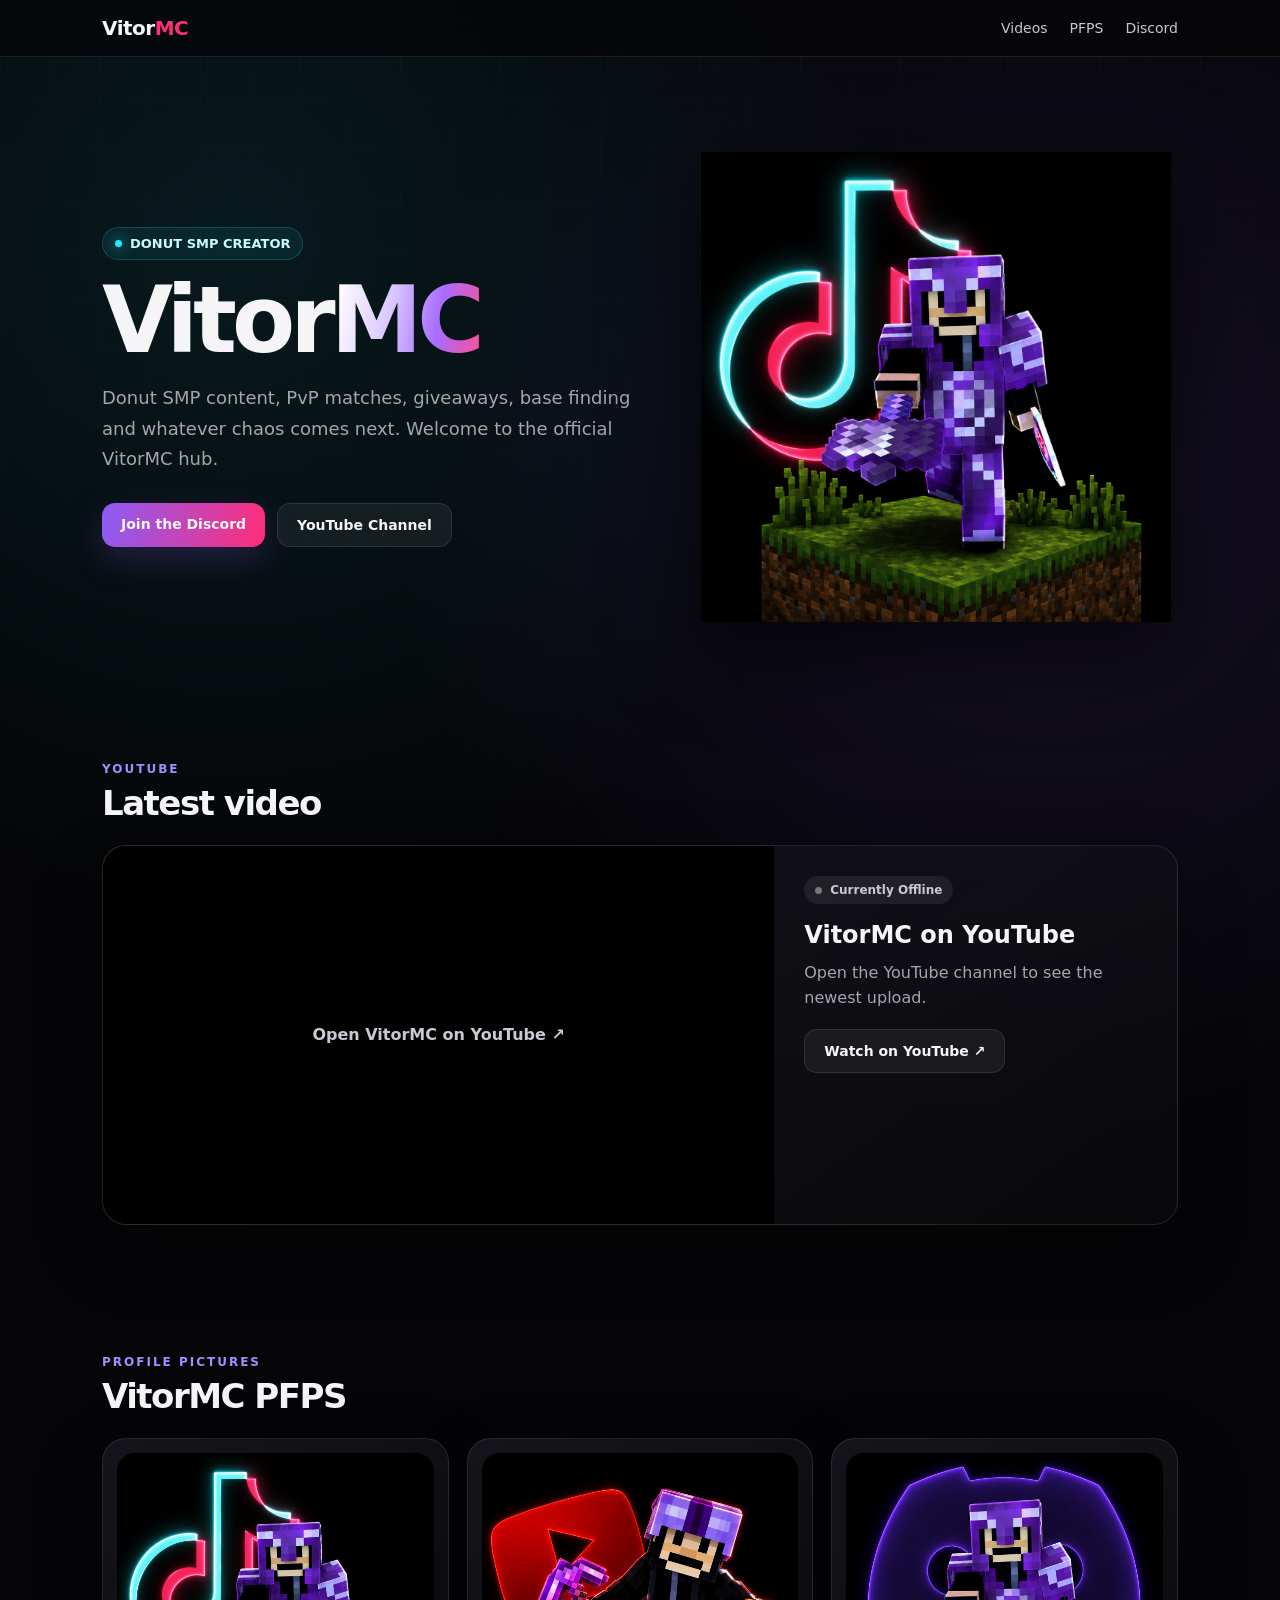
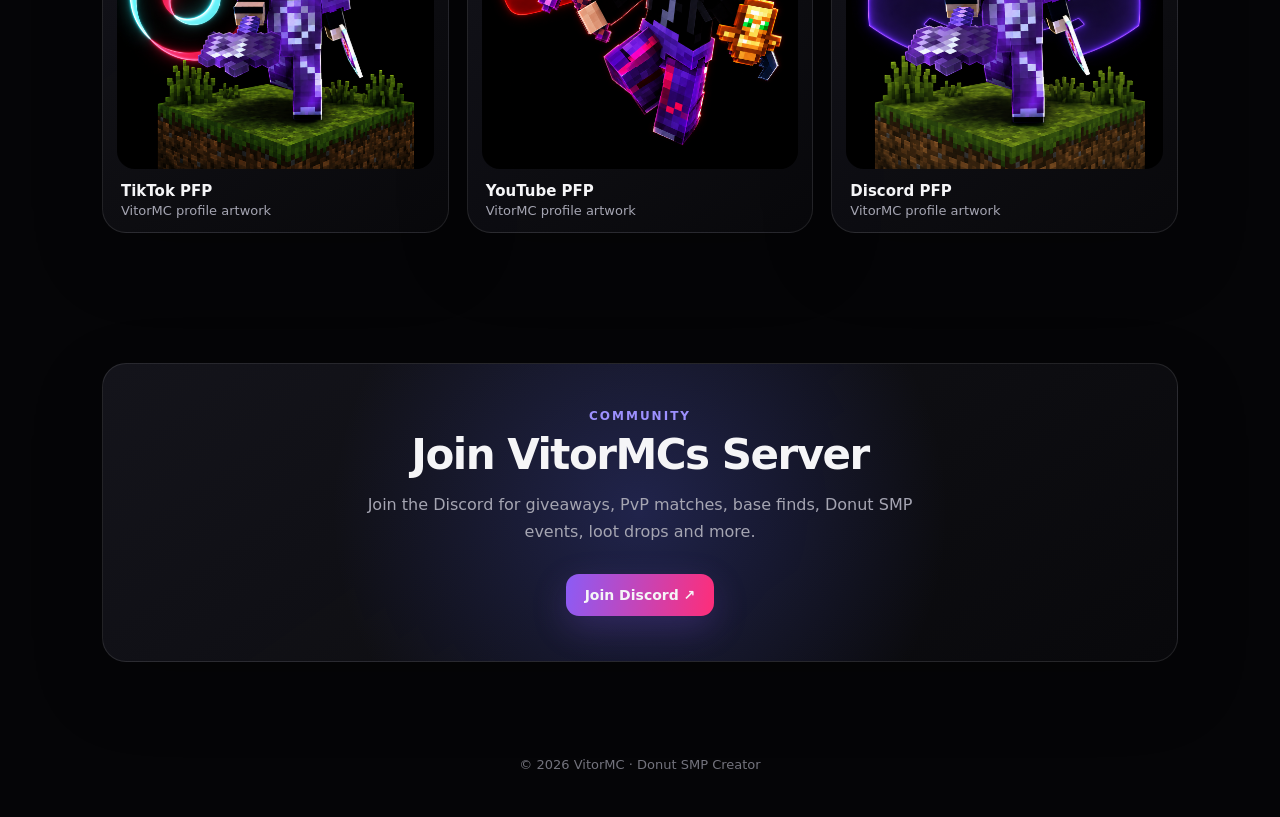
==== index.html @ 86e5aa67 "Create index.html" ====
<!DOCTYPE html>
<html lang="en">
<head>
<meta charset="UTF-8">
<meta name="viewport" content="width=device-width, initial-scale=1.0">
<title>VitorMC — Donut SMP</title>
<meta name="description" content="VitorMC — Donut SMP content, giveaways, PvP, base finding and more.">
<style>
:root{
  --bg:#050507;
  --panel:rgba(16,16,21,.72);
  --panel2:rgba(23,23,31,.82);
  --text:#f5f5f7;
  --muted:#a5a5b2;
  --purple:#8b5cf6;
  --pink:#ff2d78;
  --cyan:#24e7ff;
  --line:rgba(255,255,255,.10);
}
*{box-sizing:border-box}
html{scroll-behavior:smooth}
body{
  margin:0;
  background:
    radial-gradient(circle at 18% 10%,rgba(36,231,255,.09),transparent 28%),
    radial-gradient(circle at 82% 20%,rgba(139,92,246,.13),transparent 30%),
    var(--bg);
  color:var(--text);
  font-family:Inter,ui-sans-serif,system-ui,-apple-system,Segoe UI,Roboto,Arial,sans-serif;
  overflow-x:hidden;
}
body:before{
  content:"";
  position:fixed;inset:0;pointer-events:none;
  background-image:linear-gradient(rgba(255,255,255,.018) 1px,transparent 1px),
                   linear-gradient(90deg,rgba(255,255,255,.018) 1px,transparent 1px);
  background-size:50px 50px;
  mask-image:linear-gradient(to bottom,black,transparent 75%);
}
a{text-decoration:none;color:inherit}
.nav{
  position:sticky;top:0;z-index:20;
  backdrop-filter:blur(18px);
  background:rgba(5,5,7,.68);
  border-bottom:1px solid var(--line);
}
.nav-inner{
  max-width:1120px;margin:auto;padding:16px 22px;
  display:flex;align-items:center;justify-content:space-between;
}
.brand{font-weight:900;letter-spacing:-.5px;font-size:20px}
.brand span{color:var(--pink)}
.navlinks{display:flex;gap:22px;color:#c9c9d2;font-size:14px}
.navlinks a:hover{color:white}
.hero{max-width:1120px;margin:0 auto;padding:95px 22px 75px;display:grid;grid-template-columns:1.05fr .95fr;gap:55px;align-items:center}
.badge{
  display:inline-flex;align-items:center;gap:8px;
  border:1px solid rgba(36,231,255,.2);
  background:rgba(36,231,255,.07);
  padding:8px 12px;border-radius:999px;color:#c8faff;font-size:13px;font-weight:700;
}
.dot{width:7px;height:7px;border-radius:50%;background:var(--cyan);box-shadow:0 0 14px var(--cyan)}
h1{font-size:clamp(52px,8vw,92px);line-height:.9;letter-spacing:-5px;margin:20px 0}
.gradient{
  background:linear-gradient(100deg,#fff 5%,#d9c7ff 40%,#a86cff 70%,#ff4f92);
  -webkit-background-clip:text;background-clip:text;color:transparent;
}
.hero p{color:var(--muted);font-size:18px;line-height:1.7;max-width:650px}
.buttons{display:flex;gap:12px;flex-wrap:wrap;margin-top:28px}
.btn{
  padding:13px 19px;border-radius:13px;font-weight:800;font-size:14px;
  border:1px solid var(--line);background:rgba(255,255,255,.06);
  transition:.2s transform,.2s background,.2s border;
}
.btn:hover{transform:translateY(-2px);background:rgba(255,255,255,.10);border-color:rgba(255,255,255,.2)}
.primary{background:linear-gradient(100deg,var(--purple),var(--pink));border:0;box-shadow:0 12px 35px rgba(139,92,246,.22)}
.hero-art{position:relative;min-height:430px;display:grid;place-items:center}
.hero-art:before{
  content:"";position:absolute;width:360px;height:360px;border-radius:50%;
  background:radial-gradient(circle,rgba(139,92,246,.35),rgba(255,45,120,.12) 42%,transparent 70%);
  filter:blur(10px);
}
.hero-art img{
  position:relative;width:min(100%,470px);max-height:500px;object-fit:contain;
  filter:drop-shadow(0 25px 45px rgba(0,0,0,.7));
}
.section{max-width:1120px;margin:auto;padding:65px 22px}
.section-head{display:flex;justify-content:space-between;align-items:end;gap:20px;margin-bottom:22px}
.kicker{color:#9d91ff;font-size:12px;text-transform:uppercase;letter-spacing:2px;font-weight:900}
h2{font-size:34px;margin:7px 0 0;letter-spacing:-1.5px}
.card{
  background:linear-gradient(145deg,rgba(24,24,31,.84),rgba(10,10,14,.74));
  border:1px solid var(--line);border-radius:24px;overflow:hidden;
  box-shadow:0 25px 70px rgba(0,0,0,.22);
}
.video-card{display:grid;grid-template-columns:1.25fr .75fr}
.video-wrap{aspect-ratio:16/9;background:#000}
.video-wrap iframe{width:100%;height:100%;border:0}
.video-info{padding:30px}
.status{display:inline-flex;align-items:center;gap:8px;border-radius:999px;padding:7px 11px;font-size:12px;font-weight:900;background:rgba(255,255,255,.07);color:#c9c9d2}
.status.live{color:#fff;background:rgba(255,45,80,.15);border:1px solid rgba(255,45,80,.28)}
.status .sdot{width:7px;height:7px;border-radius:50%;background:#777}
.status.live .sdot{background:#ff315b;box-shadow:0 0 14px #ff315b}
.video-title{font-size:24px;font-weight:900;margin:18px 0 10px;line-height:1.15}
.small{color:var(--muted);line-height:1.6}
.watch{display:inline-block;margin-top:18px}
.pfps{display:grid;grid-template-columns:repeat(3,1fr);gap:18px}
.pfp{padding:14px}
.pfp img{width:100%;aspect-ratio:1;border-radius:18px;object-fit:cover;display:block;background:#000}
.pfp h3{margin:13px 4px 3px;font-size:15px}
.pfp p{margin:0 4px;color:var(--muted);font-size:13px}
.discord{
  position:relative;padding:45px;text-align:center;overflow:hidden;
}
.discord:before{
  content:"";position:absolute;inset:-100px;
  background:radial-gradient(circle at 50% 50%,rgba(88,101,242,.25),transparent 45%);
}
.discord>*{position:relative}
.discord h2{font-size:42px}
.discord p{color:var(--muted);max-width:600px;margin:12px auto 0;line-height:1.7}
footer{max-width:1120px;margin:auto;padding:30px 22px 45px;color:#73737d;font-size:13px;text-align:center}
@media(max-width:820px){
  .navlinks{display:none}
  .hero{grid-template-columns:1fr;padding-top:60px}
  .hero-art{min-height:300px}
  .video-card{grid-template-columns:1fr}
  .pfps{grid-template-columns:1fr}
  h1{letter-spacing:-3px}
}
</style>
</head>
<body>

<nav class="nav">
  <div class="nav-inner">
    <a class="brand" href="#">Vitor<span>MC</span></a>
    <div class="navlinks">
      <a href="#videos">Videos</a>
      <a href="#pfps">PFPS</a>
      <a href="#discord">Discord</a>
    </div>
  </div>
</nav>

<header class="hero">
  <div>
    <div class="badge"><span class="dot"></span> DONUT SMP CREATOR</div>
    <h1>Vitor<span class="gradient">MC</span></h1>
    <p>
      Donut SMP content, PvP matches, giveaways, base finding and whatever
      chaos comes next. Welcome to the official VitorMC hub.
    </p>
    <div class="buttons">
      <a class="btn primary" href="https://discord.gg/3eJzAMBrFH" target="_blank">Join the Discord</a>
      <a class="btn" href="https://www.youtube.com/@V1t0rMC" target="_blank">YouTube Channel</a>
    </div>
  </div>
  <div class="hero-art">
    <img src="[data-uri]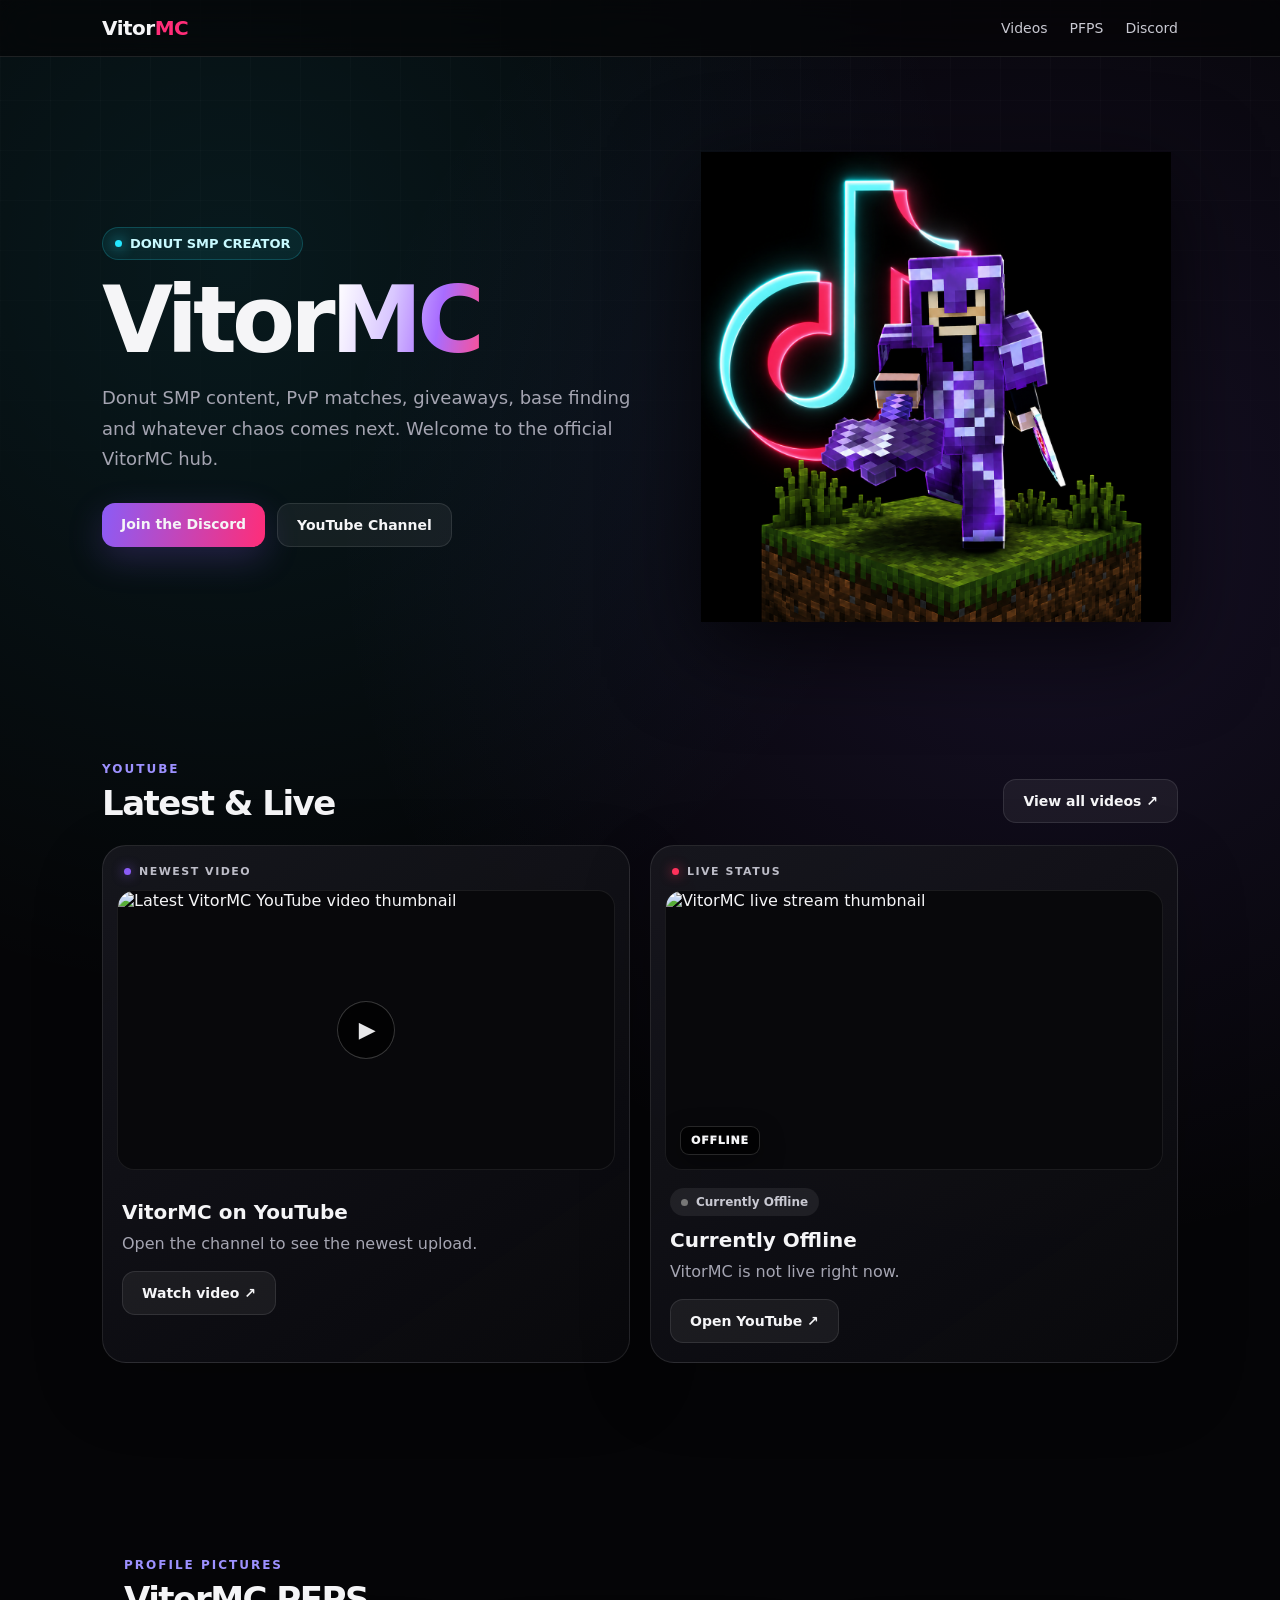
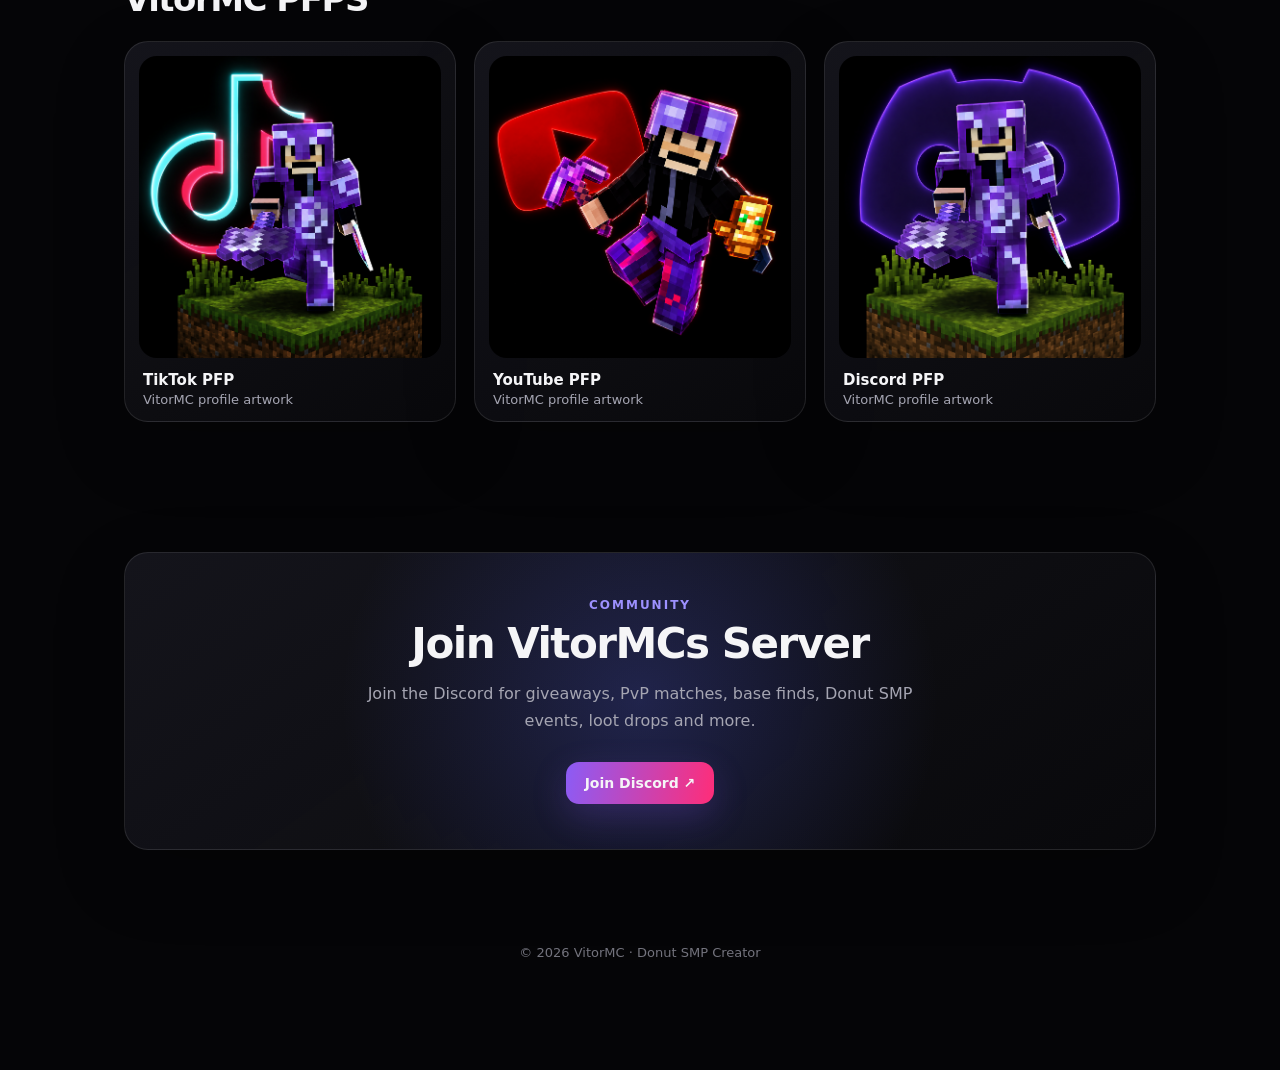
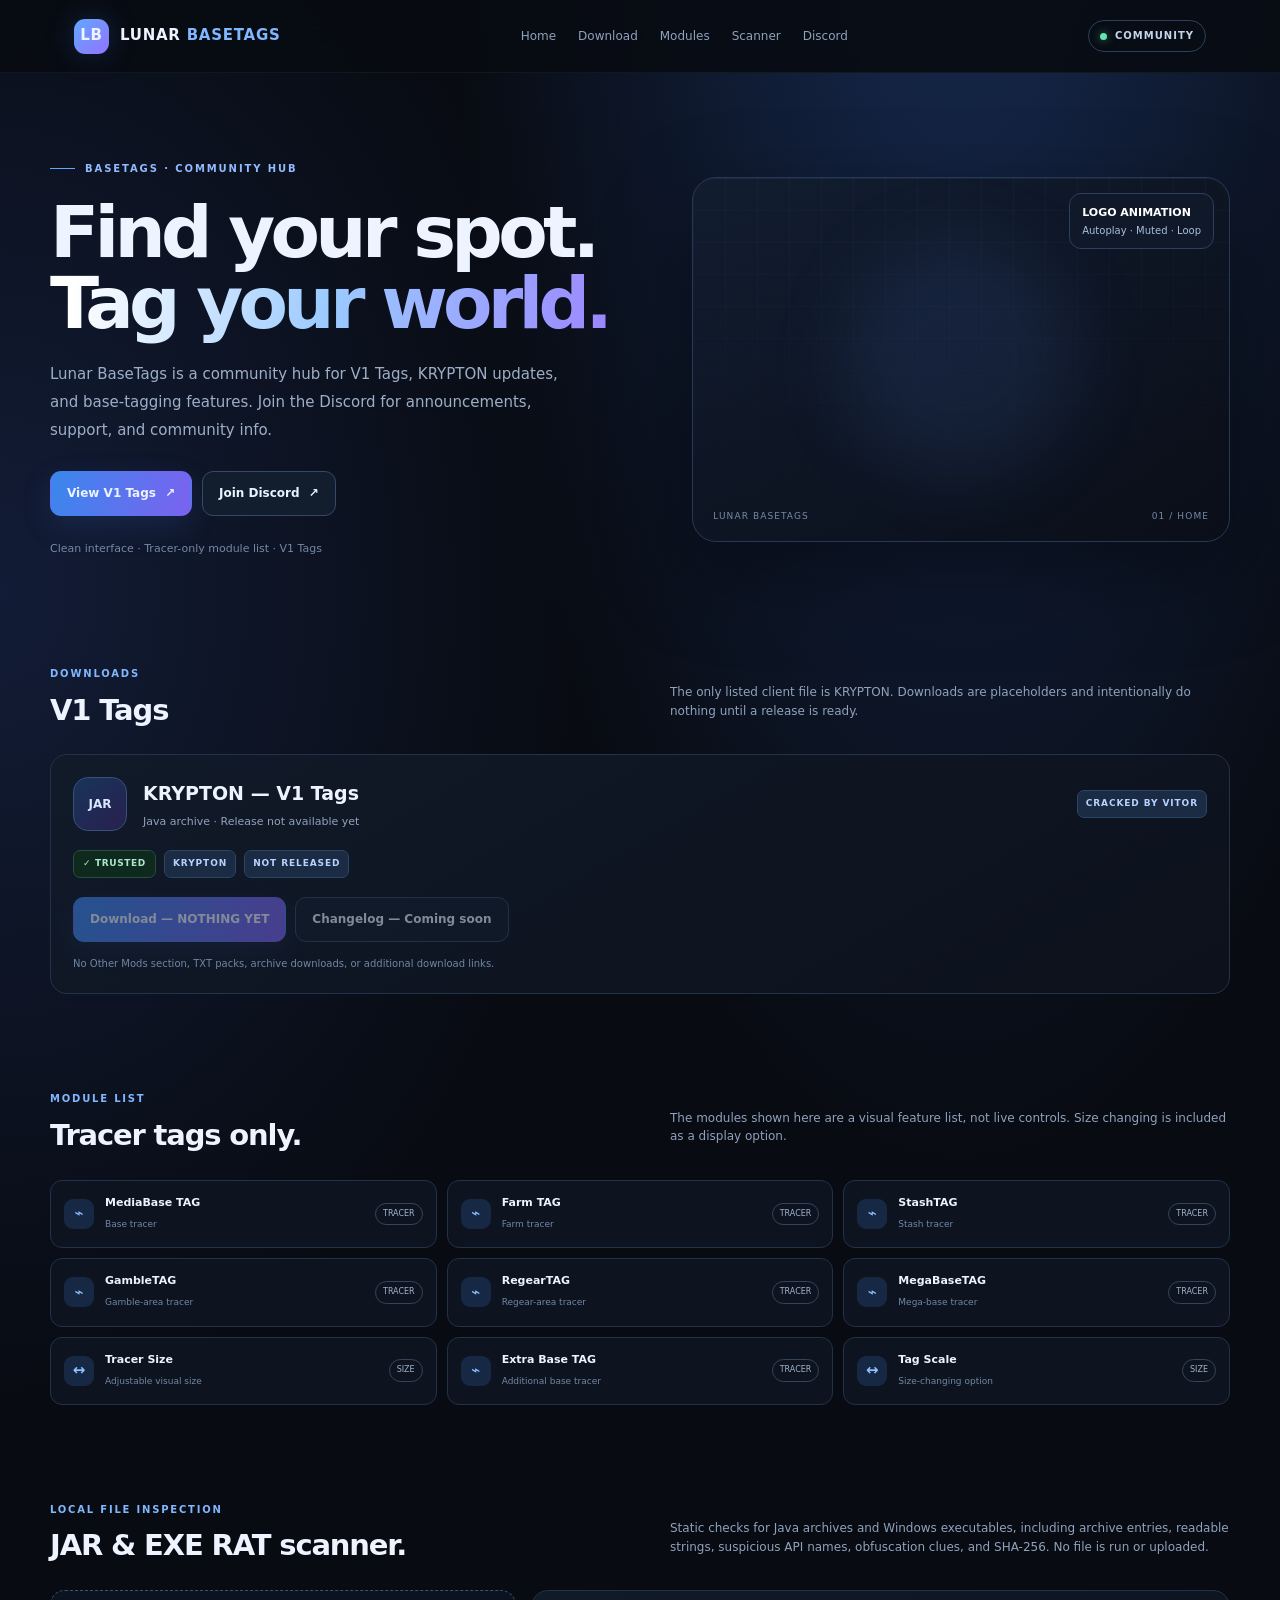
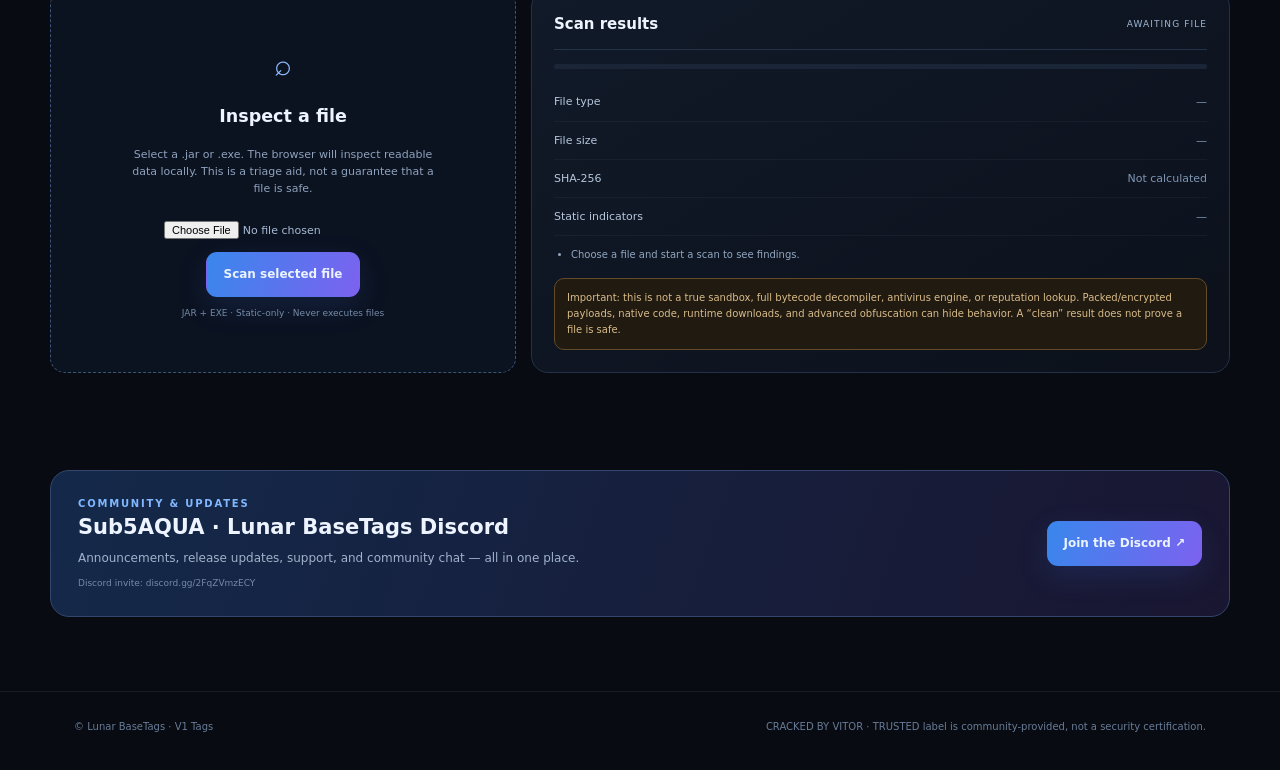
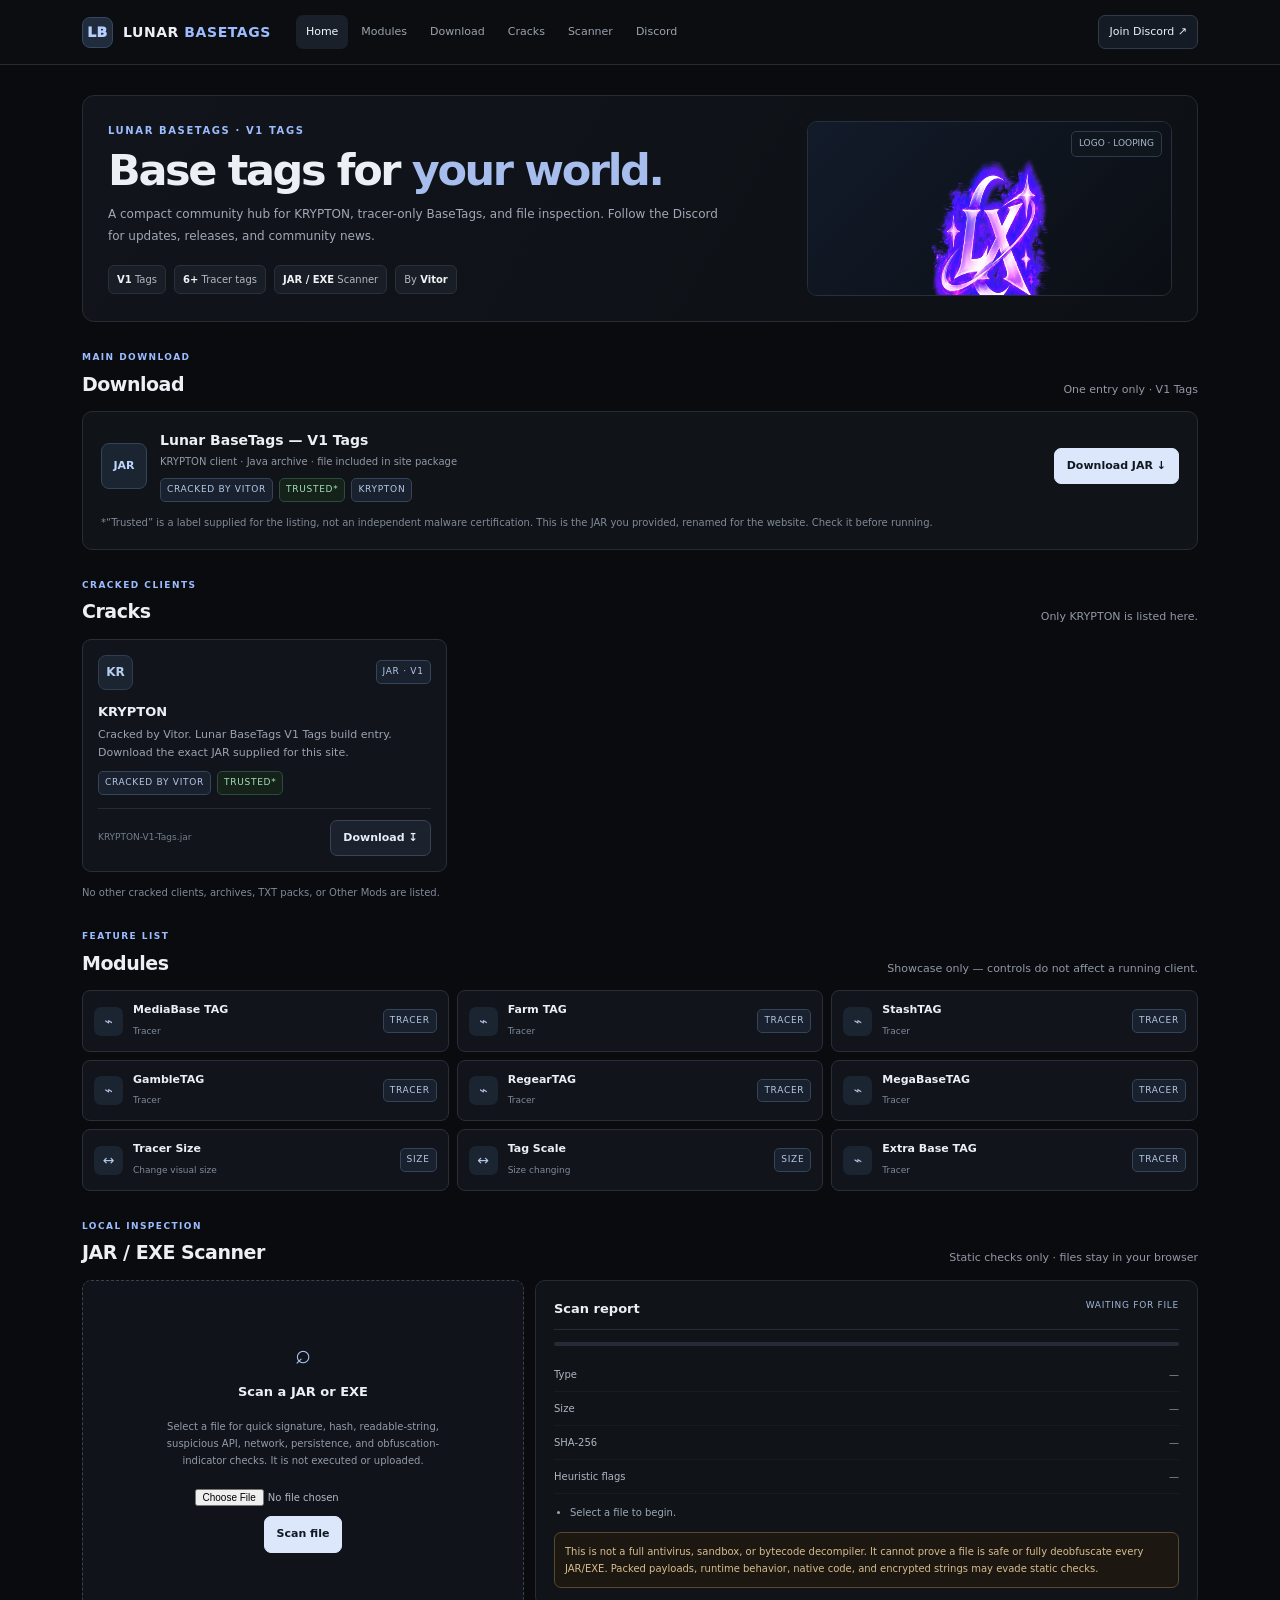
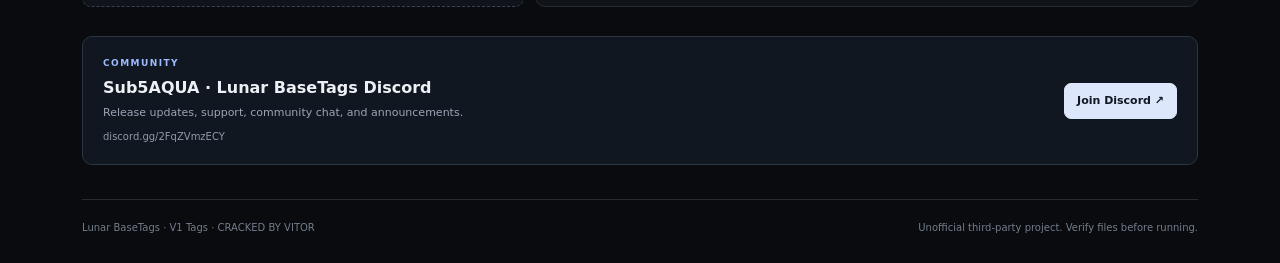
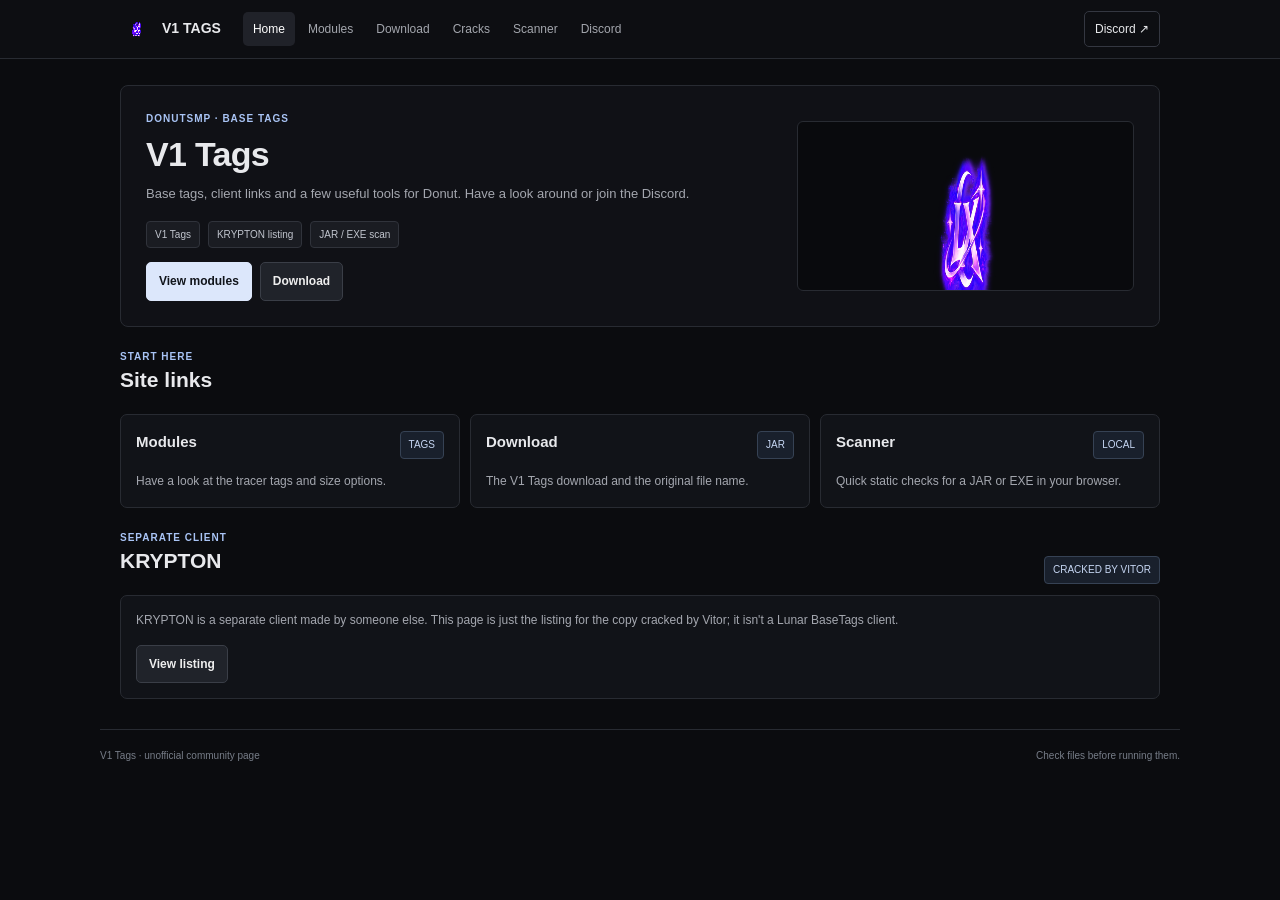
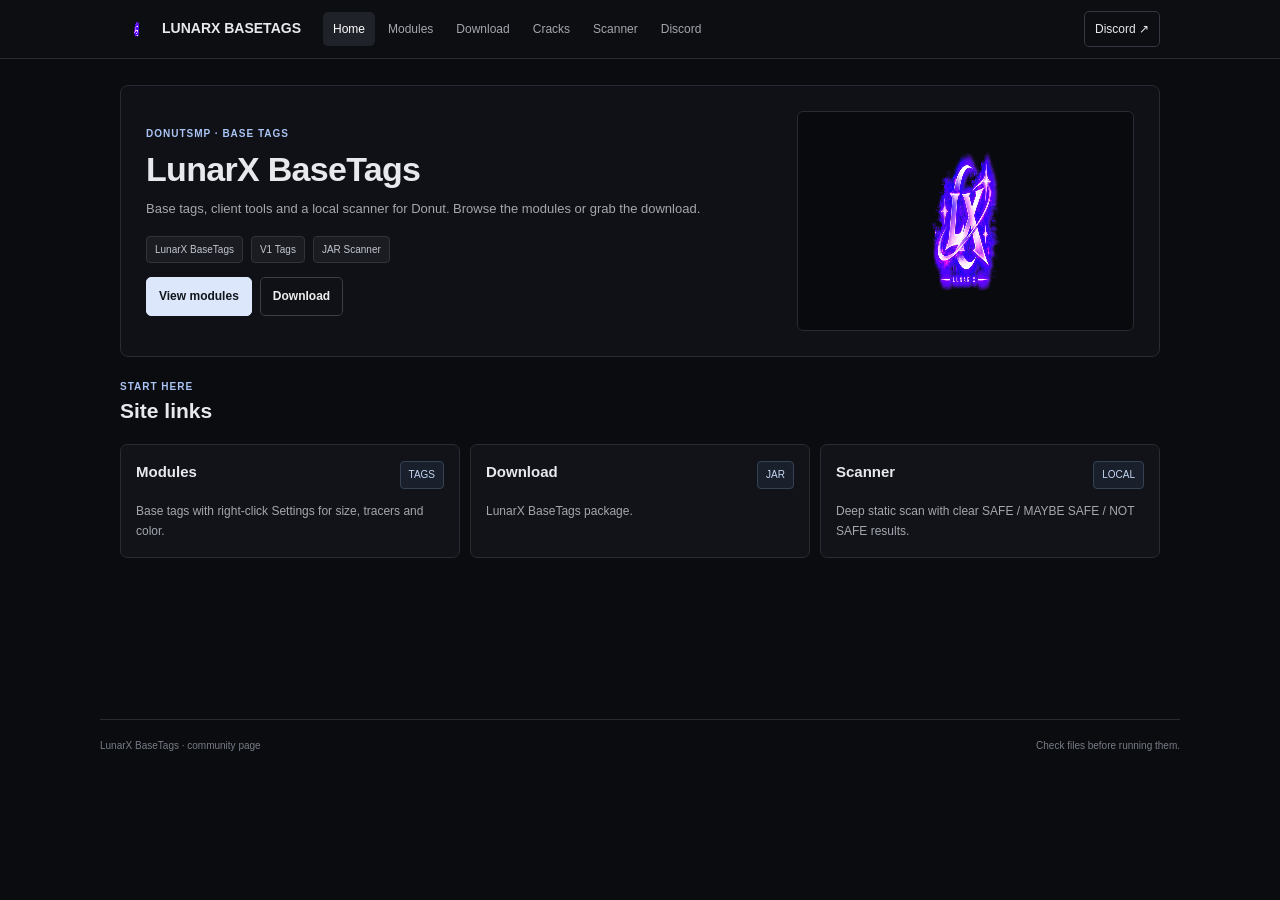
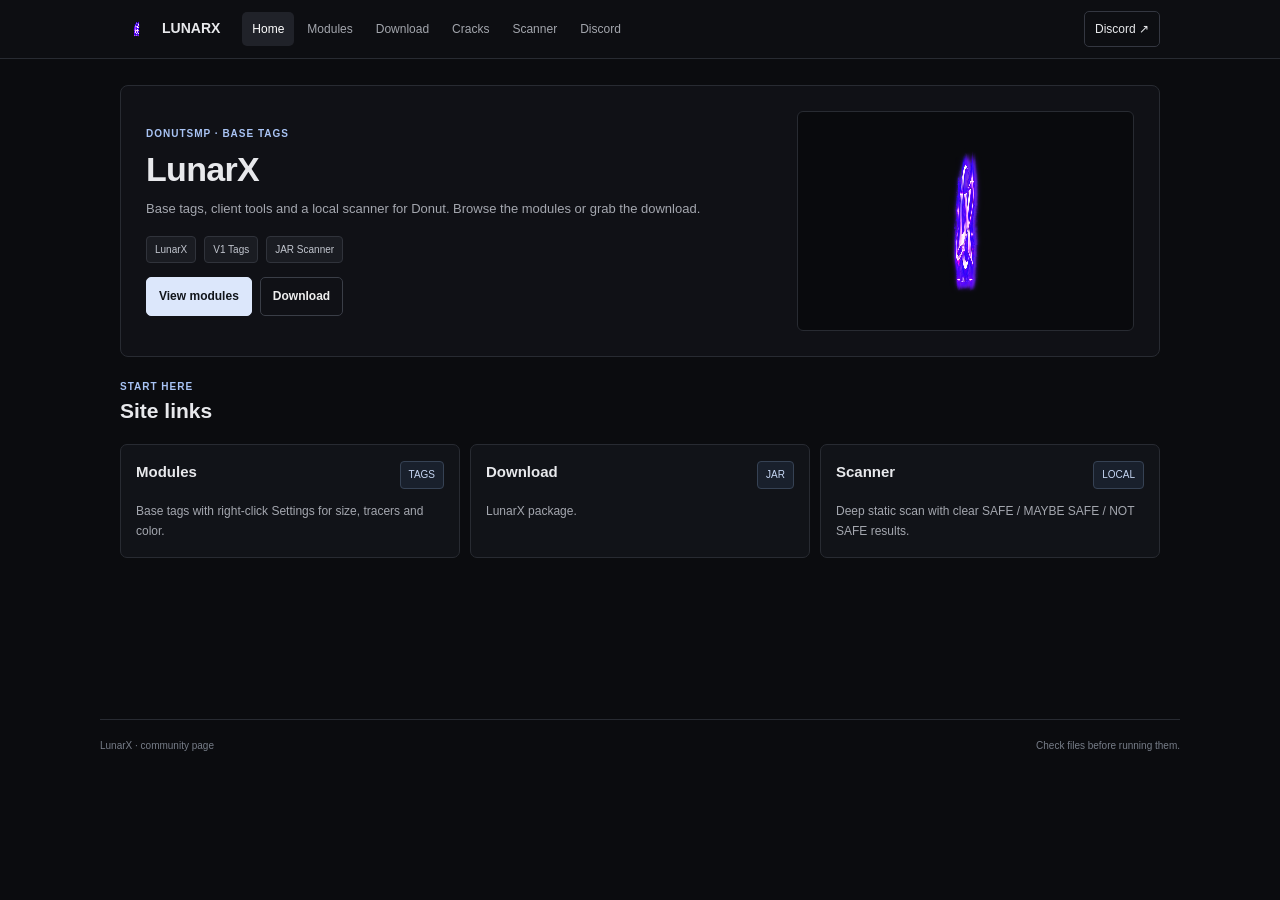
